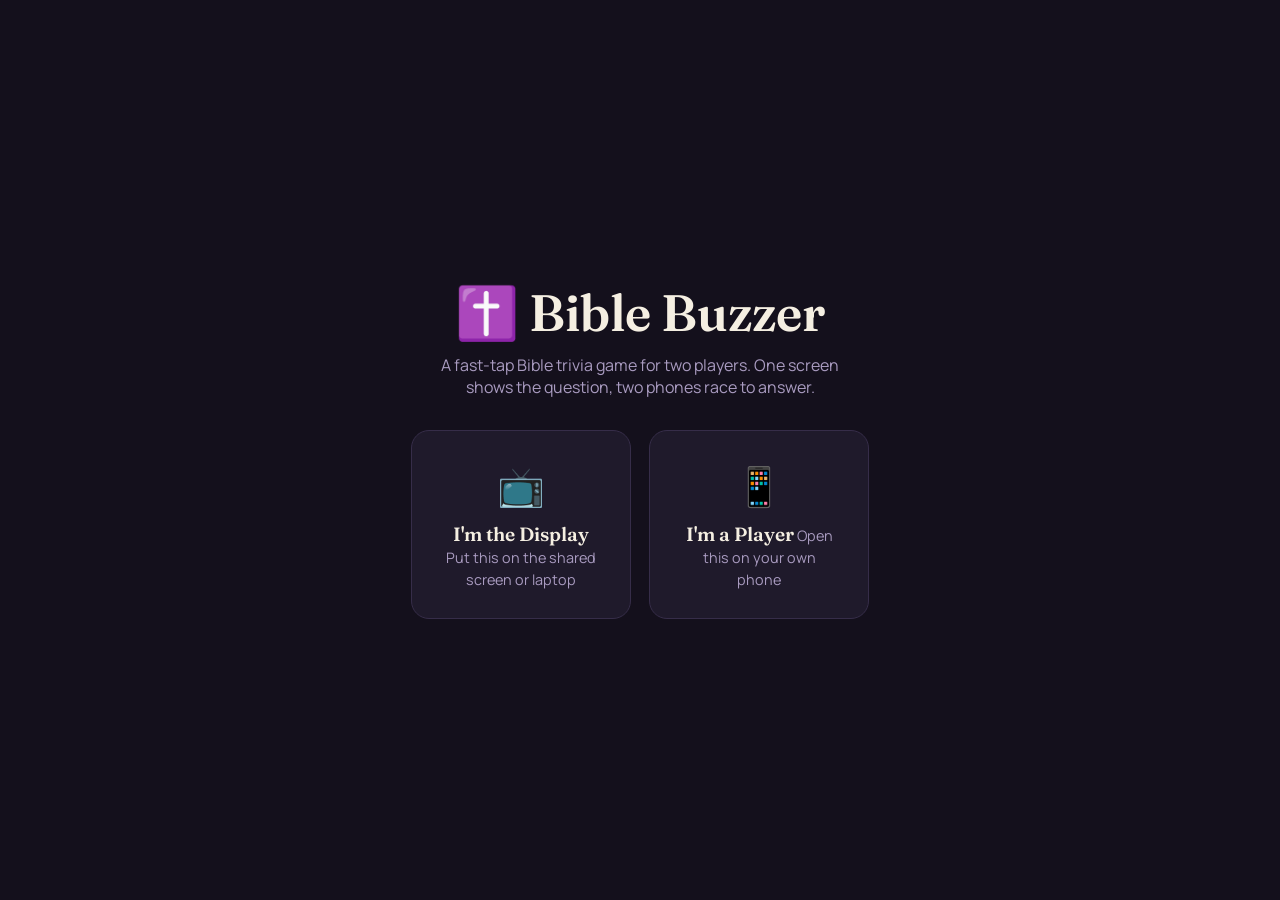
==== index.html @ c30e85c3 "first commit" ====
<!DOCTYPE html>
<html lang="en">

<head>
  <meta charset="UTF-8" />
  <meta name="viewport" content="width=device-width, initial-scale=1, maximum-scale=1" />
  <title>Bible Buzzer</title>
  <link rel="preconnect" href="https://fonts.googleapis.com" />
  <link rel="preconnect" href="https://fonts.gstatic.com" crossorigin />
  <link
    href="https://fonts.googleapis.com/css2?family=Fraunces:opsz,wght@9..144,400;9..144,600;9..144,700&family=Manrope:wght@500;600;700;800&display=swap"
    rel="stylesheet" />
  <link rel="stylesheet" href="style.css" />
</head>

<body>

  <div class="landing">
    <h1 class="display">✝️ Bible Buzzer</h1>
    <p>A fast-tap Bible trivia game for two players. One screen shows the question, two phones race to answer.</p>

    <div class="role-cards">
      <a class="role-card" href="host.html">
        <span class="icon">📺</span>
        <span class="label">I'm the Display</span>
        <span class="sub">Put this on the shared screen or laptop</span>
      </a>
      <a class="role-card" href="player.html">
        <span class="icon">📱</span>
        <span class="label">I'm a Player</span>
        <span class="sub">Open this on your own phone</span>
      </a>
    </div>
  </div>

</body>

</html>
---- style.css ----
:root {
  --bg-stage: #14101c;
  --panel: #1f1a2b;
  --panel-2: #241e33;
  --line: #362d49;
  --text: #f5efe2;
  --text-muted: #a99bc0;
  --brass: #d9a441;
  --tile-a: #e0a531;
  --tile-b: #2f8f82;
  --tile-c: #c1466b;
  --tile-d: #4a5bc4;
  --good: #3fae6a;
  --bad: #b3432f;
  --radius: 18px;
}

* { box-sizing: border-box; }

html, body {
  margin: 0;
  padding: 0;
  height: 100%;
  background: var(--bg-stage);
  color: var(--text);
  font-family: "Manrope", sans-serif;
  -webkit-tap-highlight-color: transparent;
}

body {
  min-height: 100vh;
  display: flex;
  flex-direction: column;
}

h1, h2, h3, .display {
  font-family: "Fraunces", serif;
  font-weight: 600;
  margin: 0;
}

.muted { color: var(--text-muted); }

.brass { color: var(--brass); }

button {
  font-family: inherit;
  cursor: pointer;
  border: none;
}

button:focus-visible, a:focus-visible {
  outline: 3px solid var(--brass);
  outline-offset: 2px;
}

/* ---------- Landing page ---------- */

.landing {
  flex: 1;
  display: flex;
  flex-direction: column;
  align-items: center;
  justify-content: center;
  padding: 32px 20px;
  text-align: center;
  gap: 10px;
}

.landing .display {
  font-size: clamp(2.2rem, 7vw, 3.2rem);
}

.landing p {
  color: var(--text-muted);
  max-width: 40ch;
  margin: 0 0 22px;
}

.role-cards {
  display: flex;
  gap: 18px;
  flex-wrap: wrap;
  justify-content: center;
}

.role-card {
  background: var(--panel);
  border: 1px solid var(--line);
  border-radius: var(--radius);
  padding: 28px 30px;
  width: 220px;
  text-decoration: none;
  color: var(--text);
  transition: border-color 0.15s ease;
}

.role-card:hover, .role-card:focus-visible {
  border-color: var(--brass);
}

.role-card .icon { font-size: 2.4rem; display: block; margin-bottom: 10px; }
.role-card .label { font-family: "Fraunces", serif; font-size: 1.2rem; font-weight: 600; }
.role-card .sub { color: var(--text-muted); font-size: 0.9rem; margin-top: 4px; }

/* ---------- Shared panels ---------- */

.panel {
  background: var(--panel);
  border: 1px solid var(--line);
  border-radius: var(--radius);
  padding: 20px;
}

.field {
  display: flex;
  flex-direction: column;
  gap: 6px;
  text-align: left;
  margin-bottom: 14px;
}

.field label {
  font-size: 0.8rem;
  color: var(--text-muted);
}

.field input {
  background: var(--panel-2);
  border: 1px solid var(--line);
  border-radius: 10px;
  padding: 12px 14px;
  color: var(--text);
  font-size: 1rem;
}

.field input:focus-visible {
  outline: 2px solid var(--brass);
}

.primary-btn {
  background: var(--brass);
  color: #201306;
  font-weight: 700;
  border-radius: 12px;
  padding: 13px 20px;
  font-size: 1rem;
  width: 100%;
}

.primary-btn:disabled {
  opacity: 0.4;
  cursor: not-allowed;
}

.secondary-btn {
  background: transparent;
  border: 1px solid var(--line);
  color: var(--text);
  border-radius: 12px;
  padding: 10px 16px;
  font-size: 0.9rem;
}

.hidden { display: none !important; }

/* ---------- Tile grid (host + player) ---------- */

.tile-grid {
  display: grid;
  grid-template-columns: 1fr 1fr;
  gap: 14px;
  width: 100%;
}

.tile {
  border-radius: var(--radius);
  padding: 22px 16px;
  display: flex;
  flex-direction: column;
  align-items: center;
  justify-content: center;
  gap: 6px;
  text-align: center;
  color: #ffffff;
  font-weight: 700;
  transition: transform 0.08s ease, opacity 0.2s ease;
}

.tile .letter {
  font-family: "Fraunces", serif;
  font-size: 1.1rem;
  opacity: 0.85;
}

.tile .text {
  font-size: 1.05rem;
  line-height: 1.25;
}

.tile[data-slot="0"] { background: var(--tile-a); }
.tile[data-slot="1"] { background: var(--tile-b); }
.tile[data-slot="2"] { background: var(--tile-c); }
.tile[data-slot="3"] { background: var(--tile-d); }

.tile.is-locked { opacity: 0.45; }
.tile.is-wrong { opacity: 0.35; filter: saturate(0.4); }

@keyframes correctPulse {
  0% { box-shadow: 0 0 0 0 rgba(63, 174, 106, 0.7); }
  70% { box-shadow: 0 0 0 22px rgba(63, 174, 106, 0); }
  100% { box-shadow: 0 0 0 0 rgba(63, 174, 106, 0); }
}

.tile.is-correct {
  opacity: 1;
  animation: correctPulse 0.9s ease-out;
  outline: 3px solid var(--good);
}

button.tile:active { transform: scale(0.96); }
button.tile:disabled { cursor: default; }

/* ---------- Timer bar ---------- */

.timer-track {
  width: 100%;
  height: 8px;
  border-radius: 5px;
  background: var(--panel-2);
  overflow: hidden;
}

.timer-fill {
  height: 100%;
  background: var(--brass);
  width: 100%;
  transition: width 1s linear;
}

/* ---------- Host page ---------- */

.host-wrap {
  flex: 1;
  display: flex;
  flex-direction: column;
  padding: 22px clamp(16px, 4vw, 48px);
  gap: 18px;
}

.host-topbar {
  display: flex;
  justify-content: space-between;
  align-items: center;
  gap: 16px;
  flex-wrap: wrap;
}

.score-pill {
  background: var(--panel);
  border: 1px solid var(--line);
  border-radius: 999px;
  padding: 8px 18px;
  display: flex;
  gap: 10px;
  align-items: center;
  font-weight: 700;
}

.score-pill .dot { width: 10px; height: 10px; border-radius: 50%; }

.host-stage {
  flex: 1;
  display: flex;
  flex-direction: column;
  align-items: center;
  justify-content: center;
  gap: 28px;
  text-align: center;
}

.host-stage .question {
  font-size: clamp(1.8rem, 4.2vw, 3.2rem);
  max-width: 22ch;
  line-height: 1.2;
}

.host-stage .tile-grid {
  max-width: 820px;
}

.host-stage .tile { padding: 32px 20px; min-height: 96px; }
.host-stage .tile .text { font-size: clamp(1.1rem, 2vw, 1.5rem); }

.host-timer-wrap {
  width: 100%;
  max-width: 500px;
}

.activity-feed {
  min-height: 24px;
  color: var(--text-muted);
  font-size: 0.9rem;
}

/* Lobby */

.lobby {
  flex: 1;
  display: flex;
  flex-direction: column;
  align-items: center;
  justify-content: center;
  gap: 22px;
  text-align: center;
}

.room-code {
  font-family: "Fraunces", serif;
  font-size: clamp(3rem, 12vw, 6rem);
  letter-spacing: 0.12em;
  color: var(--brass);
}

.join-info {
  display: flex;
  gap: 24px;
  align-items: center;
  flex-wrap: wrap;
  justify-content: center;
}

.join-info img {
  border-radius: 12px;
  background: #fff;
  padding: 8px;
}

.player-list {
  list-style: none;
  padding: 0;
  margin: 0;
  display: flex;
  gap: 10px;
  flex-wrap: wrap;
  justify-content: center;
}

.player-list li {
  background: var(--panel);
  border: 1px solid var(--line);
  border-radius: 999px;
  padding: 8px 16px;
  font-weight: 600;
}

/* Final */

.final {
  flex: 1;
  display: flex;
  flex-direction: column;
  align-items: center;
  justify-content: center;
  gap: 18px;
  text-align: center;
}

.final .winner {
  font-size: clamp(2rem, 5vw, 3rem);
  color: var(--brass);
}

.final-scores {
  display: flex;
  gap: 16px;
  flex-wrap: wrap;
  justify-content: center;
}

.final-score-card {
  background: var(--panel);
  border: 1px solid var(--line);
  border-radius: var(--radius);
  padding: 18px 28px;
  min-width: 140px;
}

.final-score-card .n { font-size: 2rem; font-family: "Fraunces", serif; color: var(--brass); }

/* ---------- Player page ---------- */

.player-wrap {
  flex: 1;
  display: flex;
  flex-direction: column;
  padding: 18px 16px 28px;
  gap: 16px;
  max-width: 480px;
  margin: 0 auto;
  width: 100%;
}

.player-topbar {
  display: flex;
  justify-content: space-between;
  align-items: center;
  font-size: 0.85rem;
  color: var(--text-muted);
}

.player-stage {
  flex: 1;
  display: flex;
  flex-direction: column;
  gap: 18px;
  justify-content: center;
}

.player-question {
  font-size: clamp(1.2rem, 5vw, 1.6rem);
  text-align: center;
  line-height: 1.3;
}

.player-status {
  text-align: center;
  color: var(--text-muted);
  min-height: 22px;
}

.join-wrap {
  flex: 1;
  display: flex;
  flex-direction: column;
  justify-content: center;
  gap: 16px;
}

@media (min-width: 720px) {
  .host-stage .tile-grid { max-width: 900px; }
}
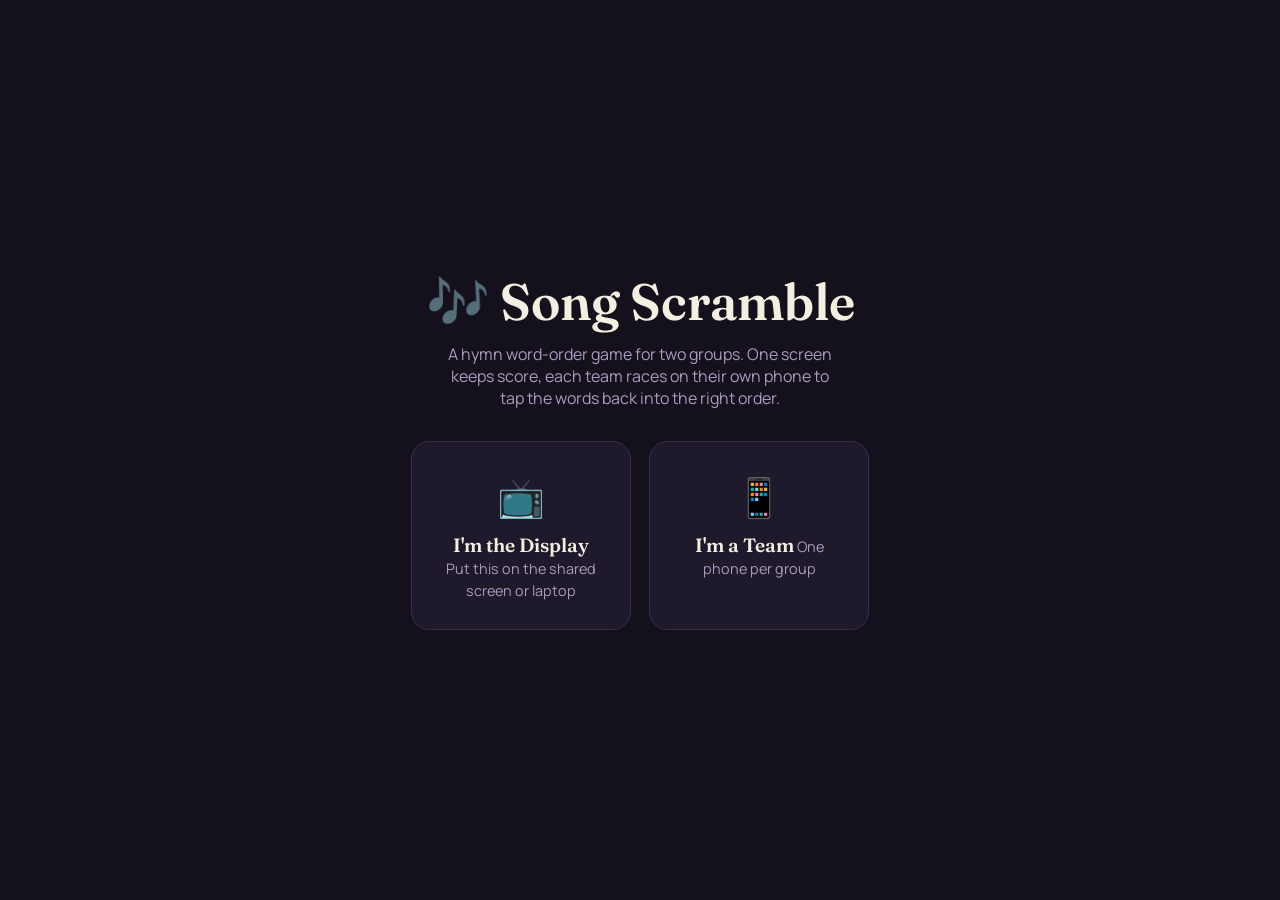
==== commit 31863d8d: "Replace Bible Buzzer with Song Scramble" ====
--- a/index.html
+++ b/index.html
@@ -4,7 +4,7 @@
 <head>
   <meta charset="UTF-8" />
   <meta name="viewport" content="width=device-width, initial-scale=1, maximum-scale=1" />
-  <title>Bible Buzzer</title>
+  <title>Song Scramble</title>
   <link rel="preconnect" href="https://fonts.googleapis.com" />
   <link rel="preconnect" href="https://fonts.gstatic.com" crossorigin />
   <link
@@ -16,8 +16,9 @@
 <body>
 
   <div class="landing">
-    <h1 class="display">✝️ Bible Buzzer</h1>
-    <p>A fast-tap Bible trivia game for two players. One screen shows the question, two phones race to answer.</p>
+    <h1 class="display">🎶 Song Scramble</h1>
+    <p>A hymn word-order game for two groups. One screen keeps score, each team races on their own phone to tap the
+      words back into the right order.</p>
 
     <div class="role-cards">
       <a class="role-card" href="host.html">
@@ -27,8 +28,8 @@
       </a>
       <a class="role-card" href="player.html">
         <span class="icon">📱</span>
-        <span class="label">I'm a Player</span>
-        <span class="sub">Open this on your own phone</span>
+        <span class="label">I'm a Team</span>
+        <span class="sub">One phone per group</span>
       </a>
     </div>
   </div>
--- a/style.css
+++ b/style.css
@@ -6,18 +6,17 @@
   --text: #f5efe2;
   --text-muted: #a99bc0;
   --brass: #d9a441;
-  --tile-a: #e0a531;
-  --tile-b: #2f8f82;
-  --tile-c: #c1466b;
-  --tile-d: #4a5bc4;
   --good: #3fae6a;
   --bad: #b3432f;
   --radius: 18px;
 }
 
-* { box-sizing: border-box; }
-
-html, body {
+* {
+  box-sizing: border-box;
+}
+
+html,
+body {
   margin: 0;
   padding: 0;
   height: 100%;
@@ -33,15 +32,22 @@
   flex-direction: column;
 }
 
-h1, h2, h3, .display {
+h1,
+h2,
+h3,
+.display {
   font-family: "Fraunces", serif;
   font-weight: 600;
   margin: 0;
 }
 
-.muted { color: var(--text-muted); }
-
-.brass { color: var(--brass); }
+.muted {
+  color: var(--text-muted);
+}
+
+.brass {
+  color: var(--brass);
+}
 
 button {
   font-family: inherit;
@@ -49,7 +55,8 @@
   border: none;
 }
 
-button:focus-visible, a:focus-visible {
+button:focus-visible,
+a:focus-visible {
   outline: 3px solid var(--brass);
   outline-offset: 2px;
 }
@@ -95,15 +102,30 @@
   transition: border-color 0.15s ease;
 }
 
-.role-card:hover, .role-card:focus-visible {
+.role-card:hover,
+.role-card:focus-visible {
   border-color: var(--brass);
 }
 
-.role-card .icon { font-size: 2.4rem; display: block; margin-bottom: 10px; }
-.role-card .label { font-family: "Fraunces", serif; font-size: 1.2rem; font-weight: 600; }
-.role-card .sub { color: var(--text-muted); font-size: 0.9rem; margin-top: 4px; }
-
-/* ---------- Shared panels ---------- */
+.role-card .icon {
+  font-size: 2.4rem;
+  display: block;
+  margin-bottom: 10px;
+}
+
+.role-card .label {
+  font-family: "Fraunces", serif;
+  font-size: 1.2rem;
+  font-weight: 600;
+}
+
+.role-card .sub {
+  color: var(--text-muted);
+  font-size: 0.9rem;
+  margin-top: 4px;
+}
+
+/* ---------- Shared panels / forms ---------- */
 
 .panel {
   background: var(--panel);
@@ -162,64 +184,9 @@
   font-size: 0.9rem;
 }
 
-.hidden { display: none !important; }
-
-/* ---------- Tile grid (host + player) ---------- */
-
-.tile-grid {
-  display: grid;
-  grid-template-columns: 1fr 1fr;
-  gap: 14px;
-  width: 100%;
-}
-
-.tile {
-  border-radius: var(--radius);
-  padding: 22px 16px;
-  display: flex;
-  flex-direction: column;
-  align-items: center;
-  justify-content: center;
-  gap: 6px;
-  text-align: center;
-  color: #ffffff;
-  font-weight: 700;
-  transition: transform 0.08s ease, opacity 0.2s ease;
-}
-
-.tile .letter {
-  font-family: "Fraunces", serif;
-  font-size: 1.1rem;
-  opacity: 0.85;
-}
-
-.tile .text {
-  font-size: 1.05rem;
-  line-height: 1.25;
-}
-
-.tile[data-slot="0"] { background: var(--tile-a); }
-.tile[data-slot="1"] { background: var(--tile-b); }
-.tile[data-slot="2"] { background: var(--tile-c); }
-.tile[data-slot="3"] { background: var(--tile-d); }
-
-.tile.is-locked { opacity: 0.45; }
-.tile.is-wrong { opacity: 0.35; filter: saturate(0.4); }
-
-@keyframes correctPulse {
-  0% { box-shadow: 0 0 0 0 rgba(63, 174, 106, 0.7); }
-  70% { box-shadow: 0 0 0 22px rgba(63, 174, 106, 0); }
-  100% { box-shadow: 0 0 0 0 rgba(63, 174, 106, 0); }
-}
-
-.tile.is-correct {
-  opacity: 1;
-  animation: correctPulse 0.9s ease-out;
-  outline: 3px solid var(--good);
-}
-
-button.tile:active { transform: scale(0.96); }
-button.tile:disabled { cursor: default; }
+.hidden {
+  display: none !important;
+}
 
 /* ---------- Timer bar ---------- */
 
@@ -238,6 +205,84 @@
   transition: width 1s linear;
 }
 
+/* ---------- Sentence builder (filled slots) ---------- */
+
+.sentence-builder {
+  display: flex;
+  flex-wrap: wrap;
+  gap: 8px;
+  justify-content: center;
+  min-height: 46px;
+}
+
+.slot {
+  min-width: 40px;
+  height: 40px;
+  padding: 0 10px;
+  border-radius: 10px;
+  display: flex;
+  align-items: center;
+  justify-content: center;
+  font-weight: 700;
+  border: 1px dashed var(--line);
+  color: var(--text-muted);
+}
+
+.slot.filled {
+  background: var(--good);
+  color: #fff;
+  border-style: solid;
+  border-color: var(--good);
+  animation: slotPop 0.25s ease-out;
+}
+
+@keyframes slotPop {
+  0% {
+    transform: scale(0.7);
+    opacity: 0.4;
+  }
+
+  100% {
+    transform: scale(1);
+    opacity: 1;
+  }
+}
+
+/* ---------- Word pool tiles ---------- */
+
+.word-pool {
+  display: flex;
+  flex-wrap: wrap;
+  gap: 10px;
+  justify-content: center;
+}
+
+.word-tile {
+  background: var(--panel-2);
+  border: 1px solid var(--line);
+  border-radius: 10px;
+  padding: 12px 16px;
+  color: var(--text);
+  font-weight: 600;
+  font-size: 1rem;
+  transition: transform 0.08s ease, background 0.15s ease, border-color 0.15s ease;
+}
+
+.word-tile:active {
+  transform: scale(0.95);
+}
+
+.word-tile.is-wrong {
+  background: var(--bad);
+  border-color: var(--bad);
+  color: #fff;
+}
+
+.word-tile:disabled {
+  opacity: 0.35;
+  cursor: default;
+}
+
 /* ---------- Host page ---------- */
 
 .host-wrap {
@@ -267,7 +312,12 @@
   font-weight: 700;
 }
 
-.score-pill .dot { width: 10px; height: 10px; border-radius: 50%; }
+.score-pill .dot {
+  width: 10px;
+  height: 10px;
+  border-radius: 50%;
+  background: var(--brass);
+}
 
 .host-stage {
   flex: 1;
@@ -275,22 +325,59 @@
   flex-direction: column;
   align-items: center;
   justify-content: center;
-  gap: 28px;
+  gap: 24px;
   text-align: center;
 }
 
-.host-stage .question {
-  font-size: clamp(1.8rem, 4.2vw, 3.2rem);
-  max-width: 22ch;
-  line-height: 1.2;
-}
-
-.host-stage .tile-grid {
-  max-width: 820px;
-}
-
-.host-stage .tile { padding: 32px 20px; min-height: 96px; }
-.host-stage .tile .text { font-size: clamp(1.1rem, 2vw, 1.5rem); }
+.team-boards {
+  width: 100%;
+  max-width: 900px;
+  display: grid;
+  grid-template-columns: 1fr 1fr;
+  gap: 18px;
+}
+
+@media (max-width: 640px) {
+  .team-boards {
+    grid-template-columns: 1fr;
+  }
+}
+
+.team-board {
+  background: var(--panel);
+  border: 1px solid var(--line);
+  border-radius: var(--radius);
+  padding: 18px;
+  text-align: left;
+}
+
+.team-board .name {
+  font-family: "Fraunces", serif;
+  font-size: 1.2rem;
+  margin-bottom: 8px;
+}
+
+.progress-track {
+  width: 100%;
+  height: 14px;
+  border-radius: 8px;
+  background: var(--panel-2);
+  overflow: hidden;
+  margin-top: 6px;
+}
+
+.progress-fill {
+  height: 100%;
+  background: var(--brass);
+  width: 0%;
+  transition: width 0.25s ease;
+}
+
+.progress-label {
+  font-size: 0.85rem;
+  color: var(--text-muted);
+  margin-top: 4px;
+}
 
 .host-timer-wrap {
   width: 100%;
@@ -301,6 +388,13 @@
   min-height: 24px;
   color: var(--text-muted);
   font-size: 0.9rem;
+}
+
+.reveal-line {
+  font-family: "Fraunces", serif;
+  font-size: clamp(1.2rem, 3vw, 1.8rem);
+  color: var(--brass);
+  max-width: 34ch;
 }
 
 /* Lobby */
@@ -386,9 +480,13 @@
   min-width: 140px;
 }
 
-.final-score-card .n { font-size: 2rem; font-family: "Fraunces", serif; color: var(--brass); }
-
-/* ---------- Player page ---------- */
+.final-score-card .n {
+  font-size: 2rem;
+  font-family: "Fraunces", serif;
+  color: var(--brass);
+}
+
+/* ---------- Player (team) page ---------- */
 
 .player-wrap {
   flex: 1;
@@ -396,7 +494,7 @@
   flex-direction: column;
   padding: 18px 16px 28px;
   gap: 16px;
-  max-width: 480px;
+  max-width: 520px;
   margin: 0 auto;
   width: 100%;
 }
@@ -413,14 +511,8 @@
   flex: 1;
   display: flex;
   flex-direction: column;
-  gap: 18px;
-  justify-content: center;
-}
-
-.player-question {
-  font-size: clamp(1.2rem, 5vw, 1.6rem);
-  text-align: center;
-  line-height: 1.3;
+  gap: 20px;
+  justify-content: center;
 }
 
 .player-status {
@@ -435,8 +527,4 @@
   flex-direction: column;
   justify-content: center;
   gap: 16px;
-}
-
-@media (min-width: 720px) {
-  .host-stage .tile-grid { max-width: 900px; }
-}
+}
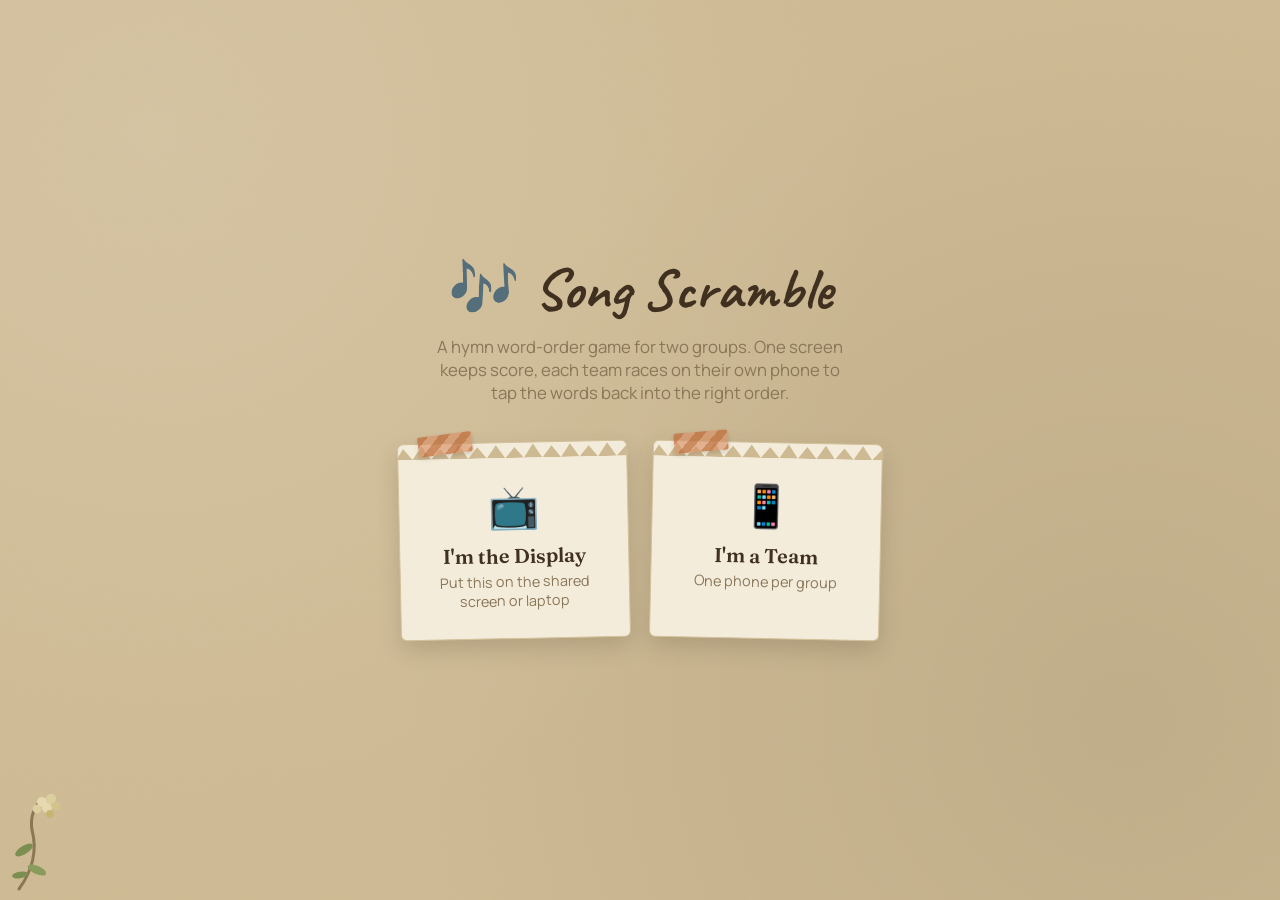
==== commit dde41f25: "Removed timer and customized theme" ====
--- a/index.html
+++ b/index.html
@@ -8,7 +8,7 @@
   <link rel="preconnect" href="https://fonts.googleapis.com" />
   <link rel="preconnect" href="https://fonts.gstatic.com" crossorigin />
   <link
-    href="https://fonts.googleapis.com/css2?family=Fraunces:opsz,wght@9..144,400;9..144,600;9..144,700&family=Manrope:wght@500;600;700;800&display=swap"
+    href="https://fonts.googleapis.com/css2?family=Caveat:wght@600;700&family=Fraunces:opsz,wght@9..144,400;9..144,600;9..144,700&family=Manrope:wght@500;600;700;800&display=swap"
     rel="stylesheet" />
   <link rel="stylesheet" href="style.css" />
 </head>
@@ -16,17 +16,33 @@
 <body>
 
   <div class="landing">
-    <h1 class="display">🎶 Song Scramble</h1>
+    <svg class="botanical-accent botanical-accent--landing" aria-hidden="true" width="110" height="100"
+      viewBox="0 0 110 100" xmlns="http://www.w3.org/2000/svg" fill="none">
+      <path d="M15 95 Q 36 66 28 36 Q 25 18 38 5" stroke="#8a7854" stroke-width="3" stroke-linecap="round" />
+      <ellipse cx="20" cy="56" rx="10" ry="4.2" fill="#7c8f52" transform="rotate(-32 20 56)" />
+      <ellipse cx="33" cy="76" rx="10" ry="4.2" fill="#8a9b5e" transform="rotate(24 33 76)" />
+      <ellipse cx="16" cy="81" rx="8" ry="3.4" fill="#7c8f52" transform="rotate(-8 16 81)" />
+      <circle cx="38" cy="8" r="5" fill="#e6d9b0" />
+      <circle cx="47" cy="5" r="5" fill="#ddd0a0" />
+      <circle cx="43" cy="14" r="5" fill="#e6d9b0" />
+      <circle cx="52" cy="12" r="4.4" fill="#d4c38c" />
+      <circle cx="33" cy="15" r="4.4" fill="#ddd0a0" />
+      <circle cx="46" cy="20" r="4" fill="#c9b573" />
+    </svg>
+
+    <h1 class="handwritten">🎶 Song Scramble</h1>
     <p>A hymn word-order game for two groups. One screen keeps score, each team races on their own phone to tap the
       words back into the right order.</p>
 
     <div class="role-cards">
-      <a class="role-card" href="host.html">
+      <a class="role-card torn-edge" href="host.html">
+        <span class="washi-tape washi-tape--small" aria-hidden="true"></span>
         <span class="icon">📺</span>
         <span class="label">I'm the Display</span>
         <span class="sub">Put this on the shared screen or laptop</span>
       </a>
-      <a class="role-card" href="player.html">
+      <a class="role-card torn-edge" href="player.html">
+        <span class="washi-tape washi-tape--small" aria-hidden="true"></span>
         <span class="icon">📱</span>
         <span class="label">I'm a Team</span>
         <span class="sub">One phone per group</span>
--- a/style.css
+++ b/style.css
@@ -1,14 +1,15 @@
 :root {
-  --bg-stage: #14101c;
-  --panel: #1f1a2b;
-  --panel-2: #241e33;
-  --line: #362d49;
-  --text: #f5efe2;
-  --text-muted: #a99bc0;
-  --brass: #d9a441;
-  --good: #3fae6a;
-  --bad: #b3432f;
-  --radius: 18px;
+  --bg-kraft: #cdb992;
+  --paper: #f4ecdb;
+  --paper-2: #e8dcc0;
+  --ink: #3f3020;
+  --ink-muted: #8a7658;
+  --accent: #c1723f;
+  --accent-dark: #9c5a30;
+  --good: #7c8f52;
+  --bad: #a8462f;
+  --line: #d3c19a;
+  --radius: 14px;
 }
 
 * {
@@ -20,8 +21,7 @@
   margin: 0;
   padding: 0;
   height: 100%;
-  background: var(--bg-stage);
-  color: var(--text);
+  color: var(--ink);
   font-family: "Manrope", sans-serif;
   -webkit-tap-highlight-color: transparent;
 }
@@ -30,6 +30,12 @@
   min-height: 100vh;
   display: flex;
   flex-direction: column;
+  background-color: var(--bg-kraft);
+  background-image:
+    url("data:image/svg+xml;utf8,<svg xmlns='http://www.w3.org/2000/svg' width='140' height='140'><filter id='n'><feTurbulence type='fractalNoise' baseFrequency='0.85' numOctaves='2' stitchTiles='stitch'/><feColorMatrix type='saturate' values='0'/></filter><rect width='100%25' height='100%25' filter='url(%23n)' opacity='0.06'/></svg>"),
+    radial-gradient(circle at 12% 15%, rgba(255, 255, 255, 0.14), transparent 55%),
+    radial-gradient(circle at 88% 80%, rgba(0, 0, 0, 0.07), transparent 55%);
+  background-blend-mode: overlay, normal, normal;
 }
 
 h1,
@@ -41,12 +47,21 @@
   margin: 0;
 }
 
+.handwritten {
+  font-family: "Caveat", cursive;
+  font-weight: 700;
+  margin: 0;
+  color: var(--ink);
+  font-size: clamp(2.4rem, 8vw, 3.6rem);
+  line-height: 1;
+}
+
 .muted {
-  color: var(--text-muted);
-}
-
-.brass {
-  color: var(--brass);
+  color: var(--ink-muted);
+}
+
+.accent {
+  color: var(--accent-dark);
 }
 
 button {
@@ -57,70 +72,145 @@
 
 button:focus-visible,
 a:focus-visible {
-  outline: 3px solid var(--brass);
+  outline: 3px solid var(--accent);
   outline-offset: 2px;
 }
 
+/* ---------- Paper card / torn edge / washi tape / botanical accents ---------- */
+
+.paper-card {
+  position: relative;
+  background: var(--paper);
+  border: 1px solid var(--line);
+  border-radius: 6px;
+  padding: 28px 32px;
+  box-shadow: 0 10px 24px rgba(63, 48, 32, 0.16);
+}
+
+.torn-edge {
+  position: relative;
+}
+
+.torn-edge::before {
+  content: "";
+  position: absolute;
+  top: -1px;
+  left: -2px;
+  right: -2px;
+  height: 16px;
+  background: var(--bg-kraft);
+  clip-path: polygon(0% 100%, 3% 30%, 7% 100%, 11% 15%, 15% 100%, 19% 35%, 23% 100%,
+      27% 10%, 31% 100%, 35% 28%, 39% 100%, 43% 18%, 47% 100%, 51% 32%,
+      55% 100%, 59% 12%, 63% 100%, 67% 26%, 71% 100%, 75% 16%, 79% 100%,
+      83% 30%, 87% 100%, 91% 14%, 95% 100%, 100% 22%, 100% 100%);
+}
+
+.washi-tape {
+  position: absolute;
+  top: -14px;
+  left: 26px;
+  width: 72px;
+  height: 26px;
+  background: repeating-linear-gradient(135deg, rgba(193, 114, 63, 0.85) 0 8px, rgba(217, 145, 102, 0.7) 8px 16px);
+  opacity: 0.92;
+  transform: rotate(-6deg);
+  box-shadow: 0 2px 4px rgba(0, 0, 0, 0.15);
+  border-radius: 2px;
+}
+
+.washi-tape--small {
+  width: 54px;
+  height: 20px;
+  left: 20px;
+  top: -10px;
+}
+
+.botanical-accent {
+  position: absolute;
+  pointer-events: none;
+}
+
+.botanical-accent--landing {
+  bottom: 6px;
+  left: 4px;
+}
+
+.final .paper-card .botanical-accent {
+  bottom: -14px;
+  left: -10px;
+}
+
+.hidden {
+  display: none !important;
+}
+
 /* ---------- Landing page ---------- */
 
 .landing {
-  flex: 1;
-  display: flex;
-  flex-direction: column;
-  align-items: center;
-  justify-content: center;
-  padding: 32px 20px;
+  position: relative;
+  flex: 1;
+  display: flex;
+  flex-direction: column;
+  align-items: center;
+  justify-content: center;
+  padding: 40px 20px;
   text-align: center;
-  gap: 10px;
-}
-
-.landing .display {
-  font-size: clamp(2.2rem, 7vw, 3.2rem);
+  gap: 12px;
 }
 
 .landing p {
-  color: var(--text-muted);
-  max-width: 40ch;
-  margin: 0 0 22px;
+  color: var(--ink-muted);
+  max-width: 42ch;
+  margin: 4px 0 26px;
+  font-size: 1.05rem;
 }
 
 .role-cards {
   display: flex;
-  gap: 18px;
+  gap: 22px;
   flex-wrap: wrap;
   justify-content: center;
 }
 
 .role-card {
-  background: var(--panel);
-  border: 1px solid var(--line);
-  border-radius: var(--radius);
-  padding: 28px 30px;
-  width: 220px;
+  background: var(--paper);
+  border: 1px solid var(--line);
+  border-radius: 6px;
+  padding: 34px 30px 28px;
+  width: 230px;
   text-decoration: none;
-  color: var(--text);
-  transition: border-color 0.15s ease;
+  color: var(--ink);
+  box-shadow: 0 10px 22px rgba(63, 48, 32, 0.18);
+  transform: rotate(-1.2deg);
+  transition: transform 0.15s ease, box-shadow 0.15s ease;
+}
+
+.role-card:nth-of-type(2) {
+  transform: rotate(1.2deg);
 }
 
 .role-card:hover,
 .role-card:focus-visible {
-  border-color: var(--brass);
+  transform: rotate(0deg) translateY(-2px);
+  box-shadow: 0 14px 26px rgba(63, 48, 32, 0.22);
 }
 
 .role-card .icon {
-  font-size: 2.4rem;
+  font-size: 2.6rem;
   display: block;
   margin-bottom: 10px;
 }
 
 .role-card .label {
+  display: block;
   font-family: "Fraunces", serif;
-  font-size: 1.2rem;
+  font-size: 1.25rem;
   font-weight: 600;
 }
 
 .role-card .sub {
-  color: var(--text-muted);
+  display: block;
+  color: var(--ink-muted);
   font-size: 0.9rem;
   margin-top: 4px;
 }
@@ -128,10 +218,11 @@
 /* ---------- Shared panels / forms ---------- */
 
 .panel {
-  background: var(--panel);
-  border: 1px solid var(--line);
-  border-radius: var(--radius);
-  padding: 20px;
+  background: var(--paper);
+  border: 1px solid var(--line);
+  border-radius: 6px;
+  padding: 26px 28px;
+  box-shadow: 0 10px 24px rgba(63, 48, 32, 0.14);
 }
 
 .field {
@@ -143,66 +234,52 @@
 }
 
 .field label {
-  font-size: 0.8rem;
-  color: var(--text-muted);
+  font-size: 0.85rem;
+  color: var(--ink-muted);
 }
 
 .field input {
-  background: var(--panel-2);
-  border: 1px solid var(--line);
+  background: var(--paper-2);
+  border: 1px solid var(--line);
+  border-radius: 8px;
+  padding: 12px 14px;
+  color: var(--ink);
+  font-size: 1rem;
+}
+
+.field input:focus-visible {
+  outline: 2px solid var(--accent);
+}
+
+.primary-btn {
+  background: var(--accent);
+  color: #fff8ee;
+  font-weight: 700;
   border-radius: 10px;
-  padding: 12px 14px;
-  color: var(--text);
-  font-size: 1rem;
-}
-
-.field input:focus-visible {
-  outline: 2px solid var(--brass);
-}
-
-.primary-btn {
-  background: var(--brass);
-  color: #201306;
-  font-weight: 700;
-  border-radius: 12px;
   padding: 13px 20px;
   font-size: 1rem;
   width: 100%;
+  box-shadow: 0 4px 10px rgba(156, 90, 48, 0.35);
 }
 
 .primary-btn:disabled {
   opacity: 0.4;
   cursor: not-allowed;
+  box-shadow: none;
 }
 
 .secondary-btn {
   background: transparent;
-  border: 1px solid var(--line);
-  color: var(--text);
-  border-radius: 12px;
-  padding: 10px 16px;
-  font-size: 0.9rem;
-}
-
-.hidden {
-  display: none !important;
-}
-
-/* ---------- Timer bar ---------- */
-
-.timer-track {
-  width: 100%;
-  height: 8px;
-  border-radius: 5px;
-  background: var(--panel-2);
-  overflow: hidden;
-}
-
-.timer-fill {
-  height: 100%;
-  background: var(--brass);
-  width: 100%;
-  transition: width 1s linear;
+  border: 1.5px solid var(--accent);
+  color: var(--accent-dark);
+  border-radius: 10px;
+  padding: 10px 18px;
+  font-size: 0.95rem;
+  font-weight: 600;
+}
+
+.secondary-btn:hover {
+  background: rgba(193, 114, 63, 0.08);
 }
 
 /* ---------- Sentence builder (filled slots) ---------- */
@@ -219,13 +296,14 @@
   min-width: 40px;
   height: 40px;
   padding: 0 10px;
-  border-radius: 10px;
+  border-radius: 8px;
   display: flex;
   align-items: center;
   justify-content: center;
   font-weight: 700;
-  border: 1px dashed var(--line);
-  color: var(--text-muted);
+  border: 1.5px dashed var(--line);
+  color: var(--ink-muted);
+  background: rgba(255, 255, 255, 0.3);
 }
 
 .slot.filled {
@@ -258,11 +336,11 @@
 }
 
 .word-tile {
-  background: var(--panel-2);
-  border: 1px solid var(--line);
-  border-radius: 10px;
+  background: var(--paper-2);
+  border: 1px solid var(--line);
+  border-radius: 8px;
   padding: 12px 16px;
-  color: var(--text);
+  color: var(--ink);
   font-weight: 600;
   font-size: 1rem;
   transition: transform 0.08s ease, background 0.15s ease, border-color 0.15s ease;
@@ -279,7 +357,7 @@
 }
 
 .word-tile:disabled {
-  opacity: 0.35;
+  opacity: 0.4;
   cursor: default;
 }
 
@@ -299,13 +377,14 @@
   align-items: center;
   gap: 16px;
   flex-wrap: wrap;
+  font-size: 1.1rem;
 }
 
 .score-pill {
-  background: var(--panel);
+  background: var(--paper);
   border: 1px solid var(--line);
   border-radius: 999px;
-  padding: 8px 18px;
+  padding: 9px 20px;
   display: flex;
   gap: 10px;
   align-items: center;
@@ -316,7 +395,7 @@
   width: 10px;
   height: 10px;
   border-radius: 50%;
-  background: var(--brass);
+  background: var(--accent);
 }
 
 .host-stage {
@@ -325,16 +404,16 @@
   flex-direction: column;
   align-items: center;
   justify-content: center;
-  gap: 24px;
+  gap: 26px;
   text-align: center;
 }
 
 .team-boards {
   width: 100%;
-  max-width: 900px;
+  max-width: 980px;
   display: grid;
   grid-template-columns: 1fr 1fr;
-  gap: 18px;
+  gap: 20px;
 }
 
 @media (max-width: 640px) {
@@ -344,59 +423,70 @@
 }
 
 .team-board {
-  background: var(--panel);
+  background: var(--paper);
   border: 1px solid var(--line);
   border-radius: var(--radius);
-  padding: 18px;
+  padding: 20px 22px;
   text-align: left;
+  box-shadow: 0 8px 18px rgba(63, 48, 32, 0.12);
+  transition: background 0.3s ease, border-color 0.3s ease;
+}
+
+.team-board.flash-wrong {
+  border-color: var(--bad);
+  background: rgba(168, 70, 47, 0.16);
 }
 
 .team-board .name {
   font-family: "Fraunces", serif;
-  font-size: 1.2rem;
-  margin-bottom: 8px;
-}
-
-.progress-track {
-  width: 100%;
-  height: 14px;
-  border-radius: 8px;
-  background: var(--panel-2);
-  overflow: hidden;
-  margin-top: 6px;
-}
-
-.progress-fill {
-  height: 100%;
-  background: var(--brass);
-  width: 0%;
-  transition: width 0.25s ease;
+  font-size: 1.6rem;
+  margin-bottom: 12px;
+}
+
+.team-board .sentence-builder {
+  justify-content: flex-start;
+  margin-bottom: 10px;
+  gap: 10px;
+}
+
+.team-board .slot {
+  min-width: 56px;
+  height: 56px;
+  font-size: 1.3rem;
+  padding: 0 12px;
 }
 
 .progress-label {
-  font-size: 0.85rem;
-  color: var(--text-muted);
+  font-size: 1.05rem;
+  color: var(--ink-muted);
   margin-top: 4px;
 }
 
-.host-timer-wrap {
-  width: 100%;
-  max-width: 500px;
+.host-controls {
+  display: flex;
+  align-items: center;
+  justify-content: center;
+  gap: 18px;
+  flex-wrap: wrap;
 }
 
 .activity-feed {
-  min-height: 24px;
-  color: var(--text-muted);
-  font-size: 0.9rem;
+  min-height: 26px;
+  color: var(--ink-muted);
+  font-size: 1.15rem;
 }
 
 .reveal-line {
   font-family: "Fraunces", serif;
-  font-size: clamp(1.2rem, 3vw, 1.8rem);
-  color: var(--brass);
+  font-size: clamp(1.6rem, 4vw, 2.6rem);
+  color: var(--accent-dark);
   max-width: 34ch;
 }
 
+#revealTitle {
+  font-size: 1.3rem;
+}
+
 /* Lobby */
 
 .lobby {
@@ -405,15 +495,26 @@
   flex-direction: column;
   align-items: center;
   justify-content: center;
+  text-align: center;
+}
+
+.lobby-card {
+  display: flex;
+  flex-direction: column;
+  align-items: center;
   gap: 22px;
-  text-align: center;
+  max-width: 560px;
+}
+
+.lobby .muted {
+  font-size: 1.05rem;
 }
 
 .room-code {
   font-family: "Fraunces", serif;
   font-size: clamp(3rem, 12vw, 6rem);
   letter-spacing: 0.12em;
-  color: var(--brass);
+  color: var(--accent-dark);
 }
 
 .join-info {
@@ -441,7 +542,7 @@
 }
 
 .player-list li {
-  background: var(--panel);
+  background: var(--paper-2);
   border: 1px solid var(--line);
   border-radius: 999px;
   padding: 8px 16px;
@@ -460,9 +561,17 @@
   text-align: center;
 }
 
+.final .paper-card {
+  display: flex;
+  flex-direction: column;
+  align-items: center;
+  gap: 16px;
+}
+
 .final .winner {
   font-size: clamp(2rem, 5vw, 3rem);
-  color: var(--brass);
+  color: var(--accent-dark);
+  font-family: "Fraunces", serif;
 }
 
 .final-scores {
@@ -473,9 +582,9 @@
 }
 
 .final-score-card {
-  background: var(--panel);
-  border: 1px solid var(--line);
-  border-radius: var(--radius);
+  background: var(--paper-2);
+  border: 1px solid var(--line);
+  border-radius: 10px;
   padding: 18px 28px;
   min-width: 140px;
 }
@@ -483,7 +592,7 @@
 .final-score-card .n {
   font-size: 2rem;
   font-family: "Fraunces", serif;
-  color: var(--brass);
+  color: var(--accent-dark);
 }
 
 /* ---------- Player (team) page ---------- */
@@ -503,8 +612,8 @@
   display: flex;
   justify-content: space-between;
   align-items: center;
-  font-size: 0.85rem;
-  color: var(--text-muted);
+  font-size: 0.9rem;
+  color: var(--ink-muted);
 }
 
 .player-stage {
@@ -517,7 +626,7 @@
 
 .player-status {
   text-align: center;
-  color: var(--text-muted);
+  color: var(--ink-muted);
   min-height: 22px;
 }
 
